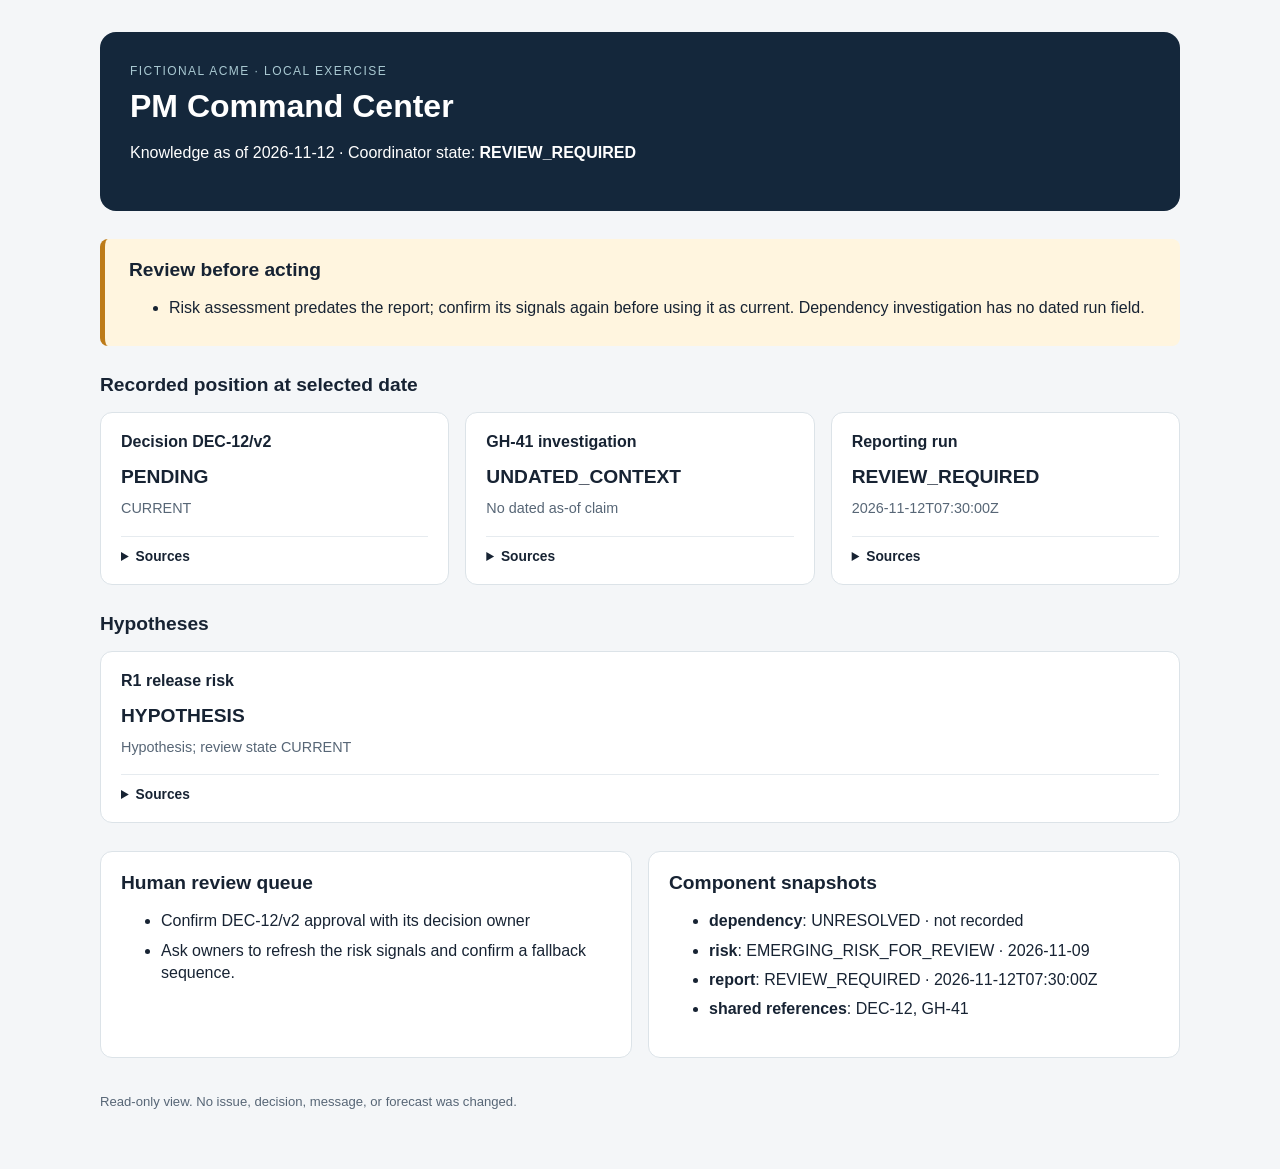
==== sample-outputs/ch11/a/index.html @ fd509533 "Add sample-outputs: real results for Chapters 4-15, with Command Center screenshots Generated by run" ====
<!doctype html><html lang="en"><head><meta charset="utf-8"><meta name="viewport" content="width=device-width, initial-scale=1"><title>Acme PM Command Center</title><style>:root { font-family: Arial, sans-serif; color: #172333; background: #f4f6f8; }
* { box-sizing: border-box; }
body { margin: 0; }
main { max-width: 1120px; margin: 0 auto; padding: 32px 20px 60px; }
header { background: #14273b; color: white; padding: 30px; border-radius: 16px; }
h1 { font-size: 2rem; margin: 8px 0 12px; }
h2 { font-size: 1.2rem; margin: 0 0 16px; }
h3 { font-size: 1rem; margin: 0 0 12px; }
p { line-height: 1.5; }
section { margin-top: 28px; }
.eyebrow { margin: 0; color: #a9c9d2; letter-spacing: .12em; font-size: .75rem; }
.notice { background: #fff5df; border-left: 5px solid #bd7b18; padding: 20px 24px; border-radius: 8px; }
.notice ul { margin-bottom: 0; }
.grid { display: grid; grid-template-columns: repeat(auto-fit, minmax(230px, 1fr)); gap: 16px; }
.card, .split > div { background: white; border: 1px solid #dce3e8; border-radius: 12px; padding: 20px; }
.value { font-weight: 700; font-size: 1.2rem; margin: 0; }
.quality { color: #576676; font-size: .9rem; margin: 6px 0 16px; }
.split { display: grid; grid-template-columns: repeat(auto-fit, minmax(280px, 1fr)); gap: 16px; }
li { margin: 7px 0; line-height: 1.4; overflow-wrap: anywhere; }
details { border-top: 1px solid #e6ebef; padding-top: 12px; font-size: .86rem; }
summary { cursor: pointer; font-weight: 700; }
footer { margin-top: 36px; font-size: .82rem; color: #576676; }
</style></head><body><main><header><p class="eyebrow">FICTIONAL ACME · LOCAL EXERCISE</p><h1>PM Command Center</h1><p>Knowledge as of 2026-11-12 · Coordinator state: <strong>REVIEW_REQUIRED</strong></p></header><section class="notice"><h2>Review before acting</h2><ul><li>Risk assessment predates the report; confirm its signals again before using it as current. Dependency investigation has no dated run field.</li></ul></section><section><h2>Recorded position at selected date</h2><div class="grid"><article class="card"><h3>Decision DEC-12/v2</h3><p class="value">PENDING</p><p class="quality">CURRENT</p><details><summary>Sources</summary><ul><li>E-01: acme-practice-packet/inputs/decisions.csv</li></ul></details></article><article class="card"><h3>GH-41 investigation</h3><p class="value">UNDATED_CONTEXT</p><p class="quality">No dated as-of claim</p><details><summary>Sources</summary><ul><li>E-02: chapters/07-dependency-agent/example/expected-results.md</li></ul></details></article><article class="card"><h3>Reporting run</h3><p class="value">REVIEW_REQUIRED</p><p class="quality">2026-11-12T07:30:00Z</p><details><summary>Sources</summary><ul><li>Chapter 9 coordinator handoff</li></ul></details></article></div></section><section><h2>Hypotheses</h2><div class="grid"><article class="card"><h3>R1 release risk</h3><p class="value">HYPOTHESIS</p><p class="quality">Hypothesis; review state CURRENT</p><details><summary>Sources</summary><ul><li>E-03: chapters/09-one-agent-is-not-enough/example/fixtures/risk-a.json</li></ul></details></article></div></section><section class="split"><div><h2>Human review queue</h2><ul><li>Confirm DEC-12/v2 approval with its decision owner</li><li>Ask owners to refresh the risk signals and confirm a fallback sequence.</li></ul></div><div><h2>Component snapshots</h2><ul><li><strong>dependency</strong>: UNRESOLVED · not recorded</li><li><strong>risk</strong>: EMERGING_RISK_FOR_REVIEW · 2026-11-09</li><li><strong>report</strong>: REVIEW_REQUIRED · 2026-11-12T07:30:00Z</li><li><strong>shared references</strong>: DEC-12, GH-41</li></ul></div></section><footer>Read-only view. No issue, decision, message, or forecast was changed.</footer></main></body></html>
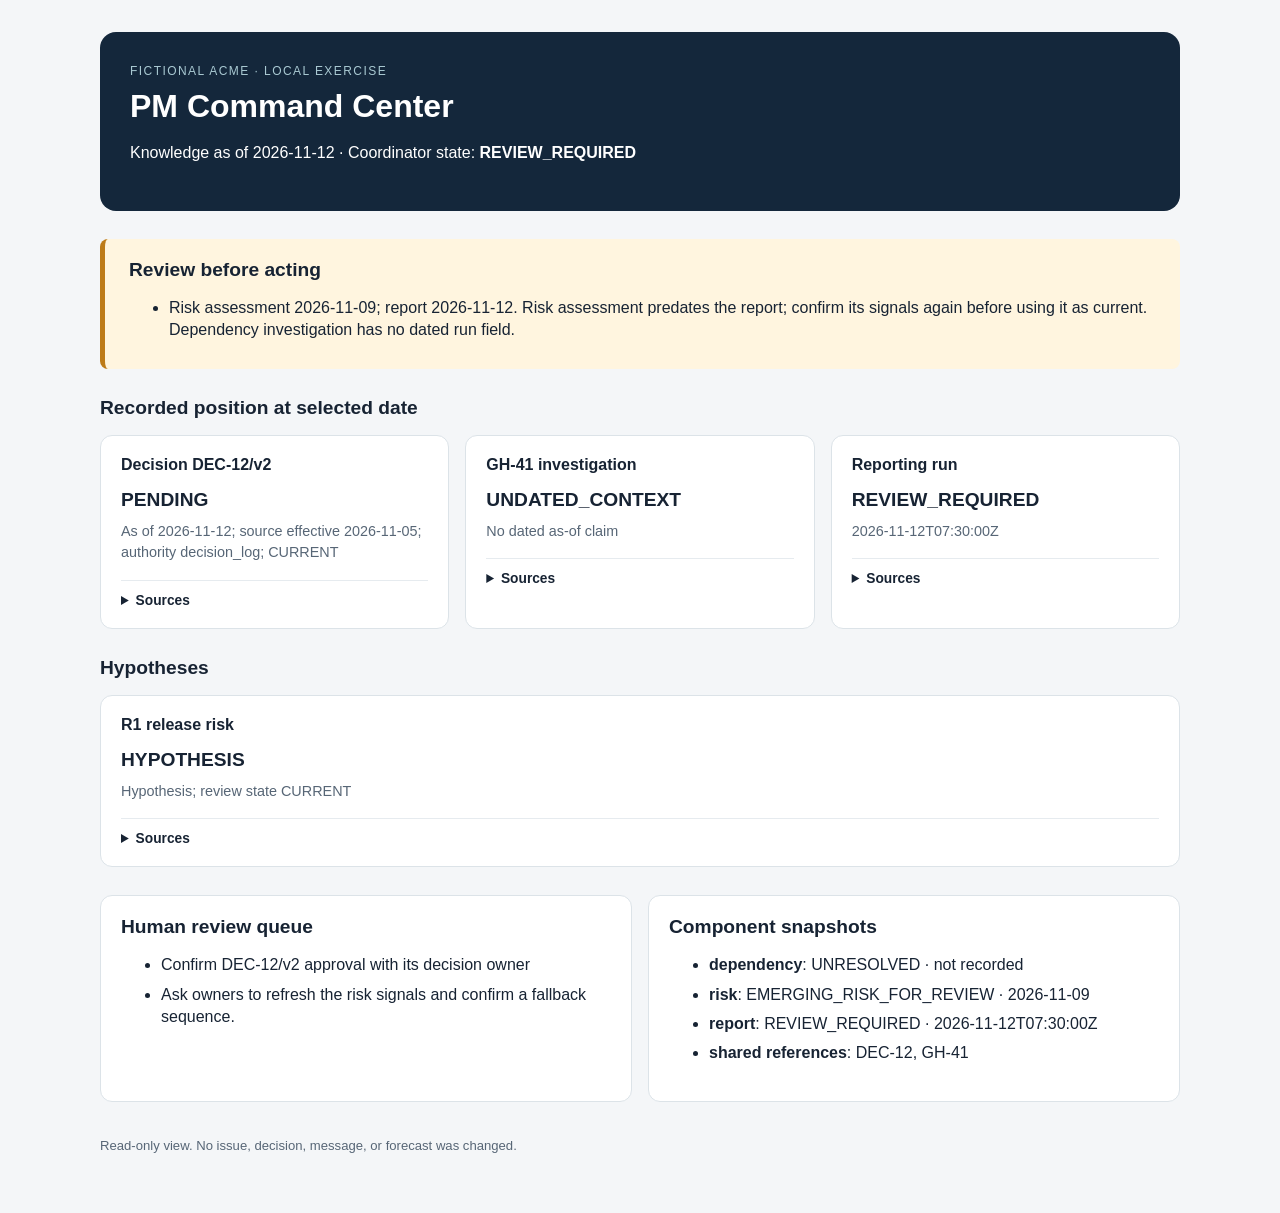
==== commit 240156c2: "Make all 15 chapter exercises reproducible and consistent with the manuscript Chapter-by-chapter fix" ====
--- a/sample-outputs/ch11/a/index.html
+++ b/sample-outputs/ch11/a/index.html
@@ -20,4 +20,4 @@
 details { border-top: 1px solid #e6ebef; padding-top: 12px; font-size: .86rem; }
 summary { cursor: pointer; font-weight: 700; }
 footer { margin-top: 36px; font-size: .82rem; color: #576676; }
-</style></head><body><main><header><p class="eyebrow">FICTIONAL ACME · LOCAL EXERCISE</p><h1>PM Command Center</h1><p>Knowledge as of 2026-11-12 · Coordinator state: <strong>REVIEW_REQUIRED</strong></p></header><section class="notice"><h2>Review before acting</h2><ul><li>Risk assessment predates the report; confirm its signals again before using it as current. Dependency investigation has no dated run field.</li></ul></section><section><h2>Recorded position at selected date</h2><div class="grid"><article class="card"><h3>Decision DEC-12/v2</h3><p class="value">PENDING</p><p class="quality">CURRENT</p><details><summary>Sources</summary><ul><li>E-01: acme-practice-packet/inputs/decisions.csv</li></ul></details></article><article class="card"><h3>GH-41 investigation</h3><p class="value">UNDATED_CONTEXT</p><p class="quality">No dated as-of claim</p><details><summary>Sources</summary><ul><li>E-02: chapters/07-dependency-agent/example/expected-results.md</li></ul></details></article><article class="card"><h3>Reporting run</h3><p class="value">REVIEW_REQUIRED</p><p class="quality">2026-11-12T07:30:00Z</p><details><summary>Sources</summary><ul><li>Chapter 9 coordinator handoff</li></ul></details></article></div></section><section><h2>Hypotheses</h2><div class="grid"><article class="card"><h3>R1 release risk</h3><p class="value">HYPOTHESIS</p><p class="quality">Hypothesis; review state CURRENT</p><details><summary>Sources</summary><ul><li>E-03: chapters/09-one-agent-is-not-enough/example/fixtures/risk-a.json</li></ul></details></article></div></section><section class="split"><div><h2>Human review queue</h2><ul><li>Confirm DEC-12/v2 approval with its decision owner</li><li>Ask owners to refresh the risk signals and confirm a fallback sequence.</li></ul></div><div><h2>Component snapshots</h2><ul><li><strong>dependency</strong>: UNRESOLVED · not recorded</li><li><strong>risk</strong>: EMERGING_RISK_FOR_REVIEW · 2026-11-09</li><li><strong>report</strong>: REVIEW_REQUIRED · 2026-11-12T07:30:00Z</li><li><strong>shared references</strong>: DEC-12, GH-41</li></ul></div></section><footer>Read-only view. No issue, decision, message, or forecast was changed.</footer></main></body></html>+</style></head><body><main><header><p class="eyebrow">FICTIONAL ACME · LOCAL EXERCISE</p><h1>PM Command Center</h1><p>Knowledge as of 2026-11-12 · Coordinator state: <strong>REVIEW_REQUIRED</strong></p></header><section class="notice"><h2>Review before acting</h2><ul><li>Risk assessment 2026-11-09; report 2026-11-12. Risk assessment predates the report; confirm its signals again before using it as current. Dependency investigation has no dated run field.</li></ul></section><section><h2>Recorded position at selected date</h2><div class="grid"><article class="card"><h3>Decision DEC-12/v2</h3><p class="value">PENDING</p><p class="quality">As of 2026-11-12; source effective 2026-11-05; authority decision_log; CURRENT</p><details><summary>Sources</summary><ul><li>E-01: chapters/10-project-that-remembers/example/fixtures/decision-snapshot.md</li></ul></details></article><article class="card"><h3>GH-41 investigation</h3><p class="value">UNDATED_CONTEXT</p><p class="quality">No dated as-of claim</p><details><summary>Sources</summary><ul><li>E-02: sample-outputs/ch07/a/investigation.json</li></ul></details></article><article class="card"><h3>Reporting run</h3><p class="value">REVIEW_REQUIRED</p><p class="quality">2026-11-12T07:30:00Z</p><details><summary>Sources</summary><ul><li>Chapter 9 coordinator handoff</li></ul></details></article></div></section><section><h2>Hypotheses</h2><div class="grid"><article class="card"><h3>R1 release risk</h3><p class="value">HYPOTHESIS</p><p class="quality">Hypothesis; review state CURRENT</p><details><summary>Sources</summary><ul><li>E-03: chapters/10-project-that-remembers/example/fixtures/risk-snapshot.md</li></ul></details></article></div></section><section class="split"><div><h2>Human review queue</h2><ul><li>Confirm DEC-12/v2 approval with its decision owner</li><li>Ask owners to refresh the risk signals and confirm a fallback sequence.</li></ul></div><div><h2>Component snapshots</h2><ul><li><strong>dependency</strong>: UNRESOLVED · not recorded</li><li><strong>risk</strong>: EMERGING_RISK_FOR_REVIEW · 2026-11-09</li><li><strong>report</strong>: REVIEW_REQUIRED · 2026-11-12T07:30:00Z</li><li><strong>shared references</strong>: DEC-12, GH-41</li></ul></div></section><footer>Read-only view. No issue, decision, message, or forecast was changed.</footer></main></body></html>
